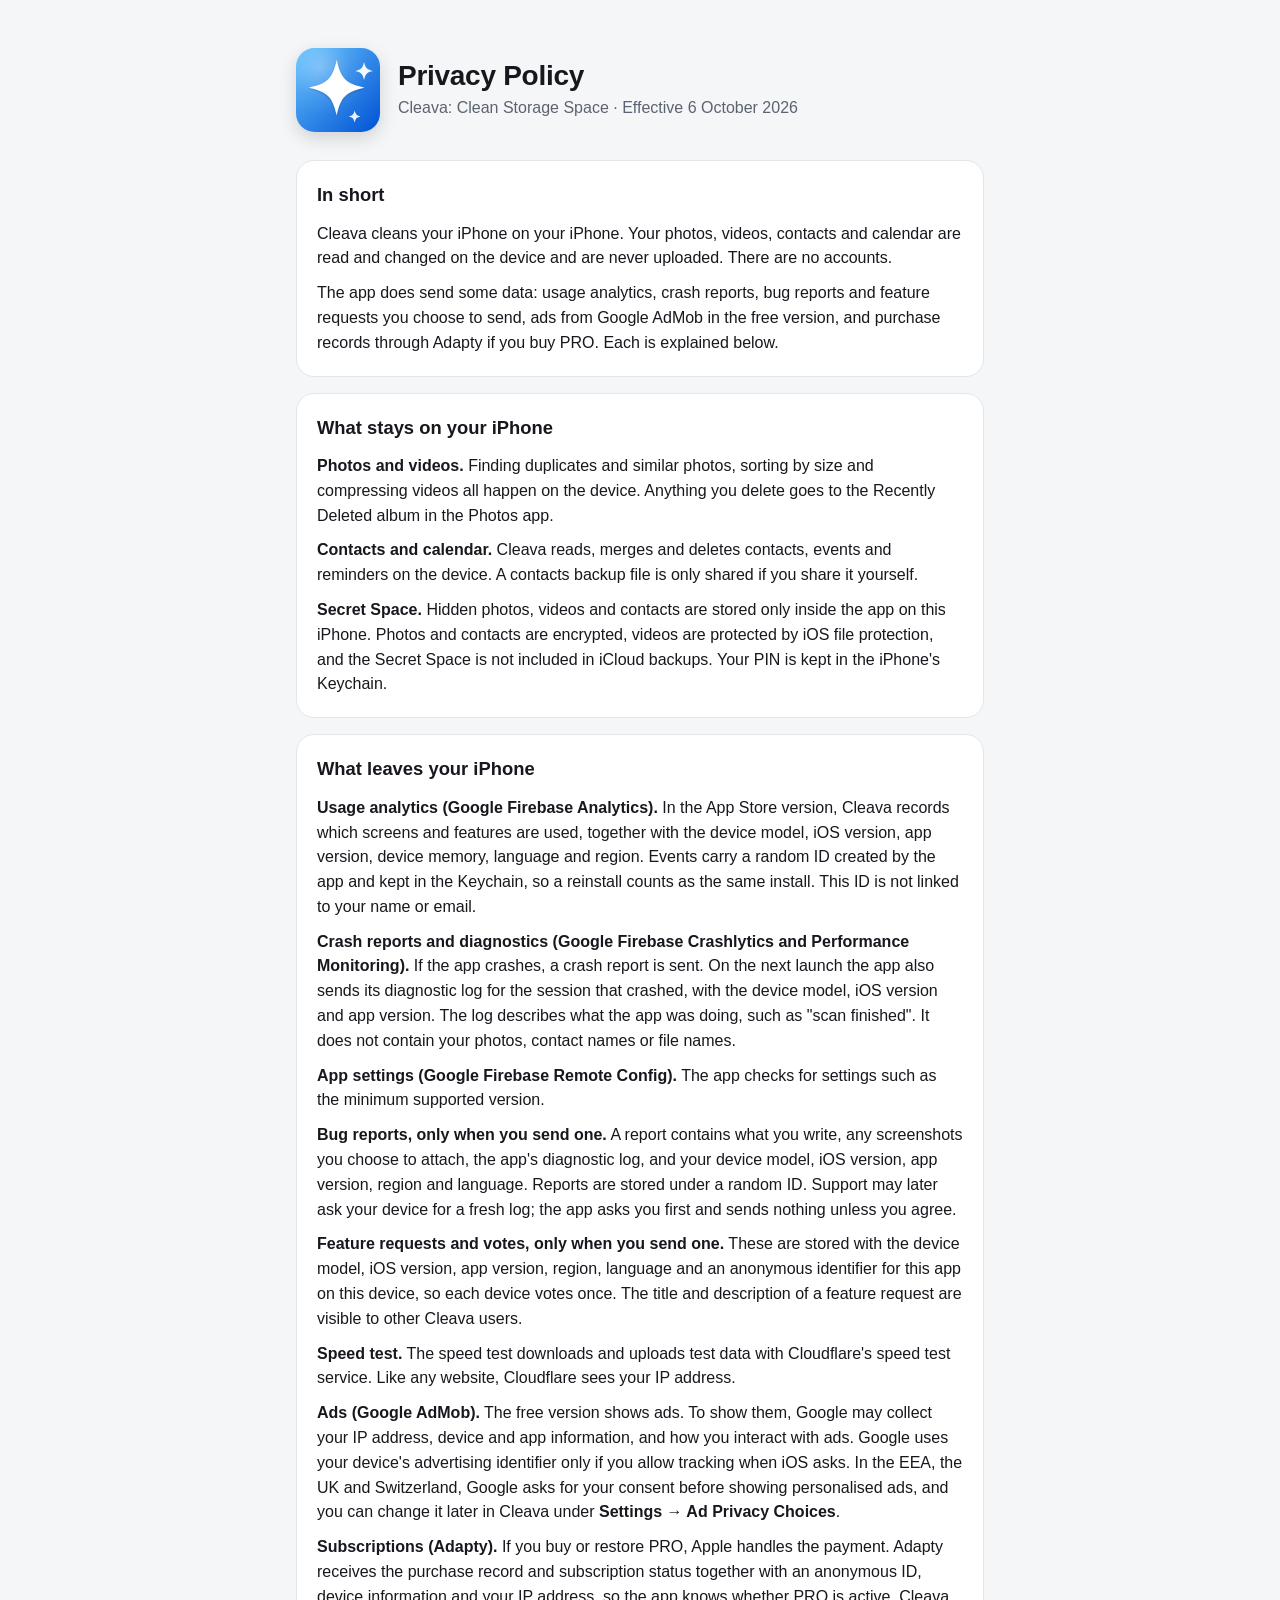
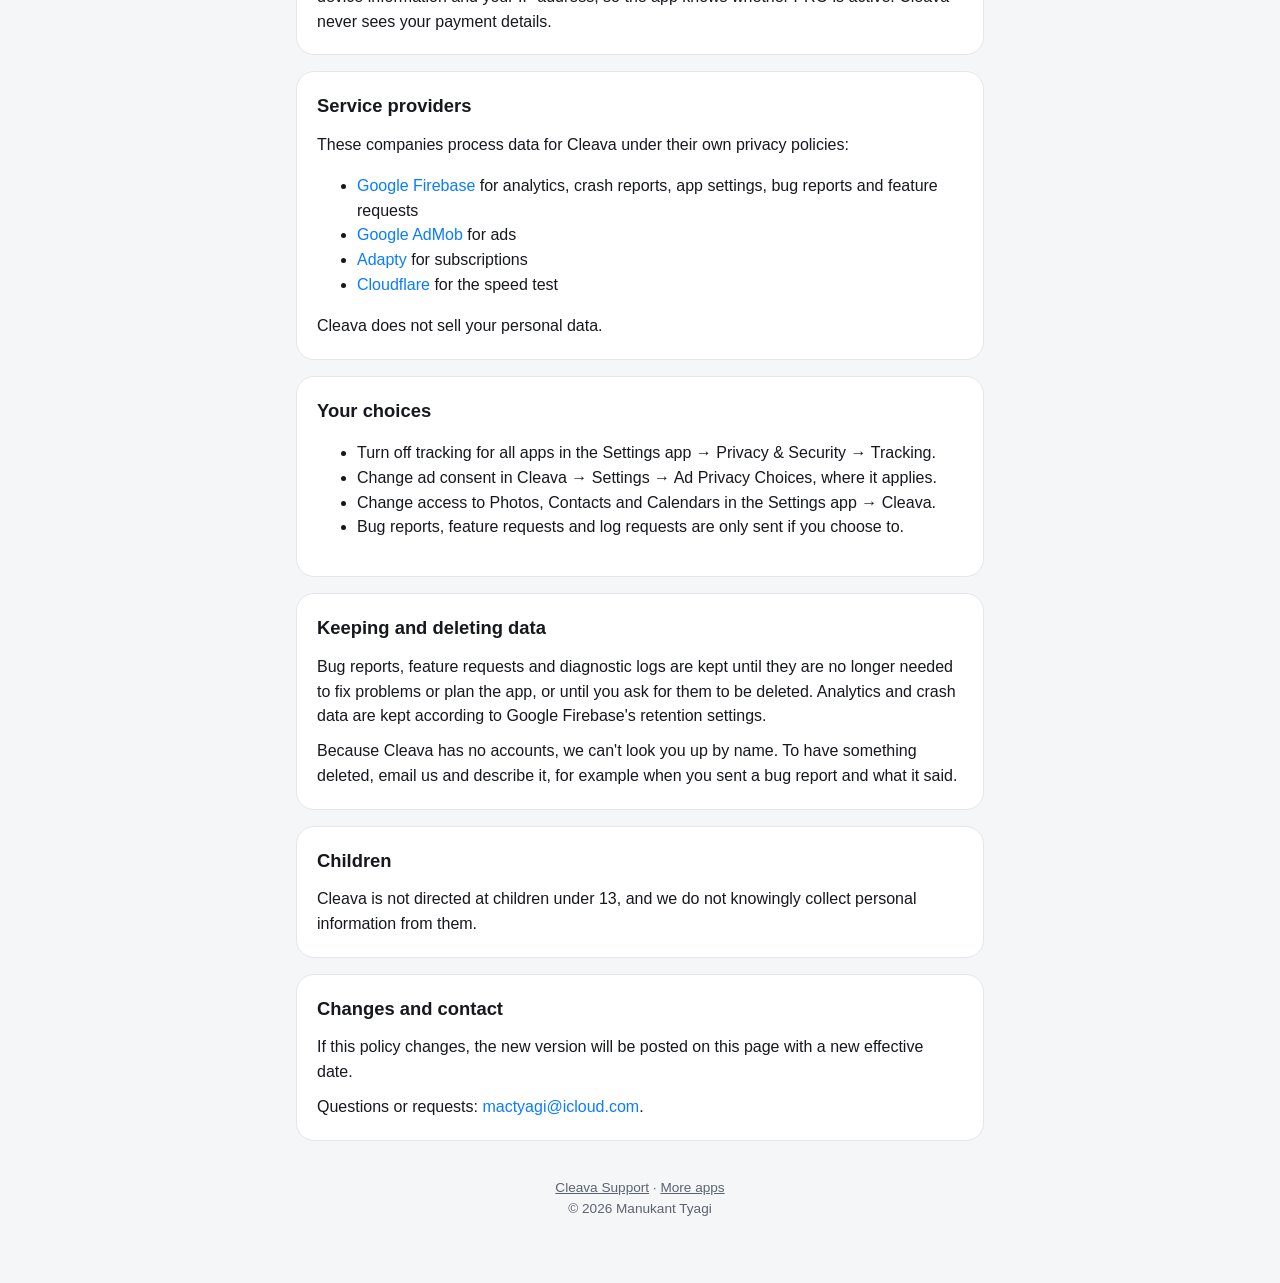
==== cleava/privacy/index.html @ c67522e3 "Cleava privacy policy that names its ads, analytics and subscription services The TermsFeed policy t" ====
<!DOCTYPE html>
<html lang="en">
<head>
  <meta charset="utf-8">
  <meta name="viewport" content="width=device-width, initial-scale=1">
  <title>Cleava Privacy Policy</title>
  <meta name="description" content="What Cleava: Clean Storage Space keeps on your iPhone, what it sends, and why.">
  <link rel="stylesheet" href="/assets/style.css">
  <link rel="icon" href="/assets/cleava-icon.svg" type="image/svg+xml">
</head>
<body>
  <main class="page">
    <header class="hero">
      <img class="app-icon" src="/assets/cleava-icon.svg" alt="Cleava app icon">
      <div>
        <h1>Privacy Policy</h1>
        <p class="subtitle">Cleava: Clean Storage Space · Effective 6 October 2026</p>
      </div>
    </header>

    <section class="card">
      <h2>In short</h2>
      <p>Cleava cleans your iPhone on your iPhone. Your photos, videos, contacts and calendar are read and changed on the device and are never uploaded. There are no accounts.</p>
      <p>The app does send some data: usage analytics, crash reports, bug reports and feature requests you choose to send, ads from Google AdMob in the free version, and purchase records through Adapty if you buy PRO. Each is explained below.</p>
    </section>

    <section class="card">
      <h2>What stays on your iPhone</h2>
      <p><strong>Photos and videos.</strong> Finding duplicates and similar photos, sorting by size and compressing videos all happen on the device. Anything you delete goes to the Recently Deleted album in the Photos app.</p>
      <p><strong>Contacts and calendar.</strong> Cleava reads, merges and deletes contacts, events and reminders on the device. A contacts backup file is only shared if you share it yourself.</p>
      <p><strong>Secret Space.</strong> Hidden photos, videos and contacts are stored only inside the app on this iPhone. Photos and contacts are encrypted, videos are protected by iOS file protection, and the Secret Space is not included in iCloud backups. Your PIN is kept in the iPhone's Keychain.</p>
    </section>

    <section class="card">
      <h2>What leaves your iPhone</h2>

      <p><strong>Usage analytics (Google Firebase Analytics).</strong> In the App Store version, Cleava records which screens and features are used, together with the device model, iOS version, app version, device memory, language and region. Events carry a random ID created by the app and kept in the Keychain, so a reinstall counts as the same install. This ID is not linked to your name or email.</p>

      <p><strong>Crash reports and diagnostics (Google Firebase Crashlytics and Performance Monitoring).</strong> If the app crashes, a crash report is sent. On the next launch the app also sends its diagnostic log for the session that crashed, with the device model, iOS version and app version. The log describes what the app was doing, such as "scan finished". It does not contain your photos, contact names or file names.</p>

      <p><strong>App settings (Google Firebase Remote Config).</strong> The app checks for settings such as the minimum supported version.</p>

      <p><strong>Bug reports, only when you send one.</strong> A report contains what you write, any screenshots you choose to attach, the app's diagnostic log, and your device model, iOS version, app version, region and language. Reports are stored under a random ID. Support may later ask your device for a fresh log; the app asks you first and sends nothing unless you agree.</p>

      <p><strong>Feature requests and votes, only when you send one.</strong> These are stored with the device model, iOS version, app version, region, language and an anonymous identifier for this app on this device, so each device votes once. The title and description of a feature request are visible to other Cleava users.</p>

      <p><strong>Speed test.</strong> The speed test downloads and uploads test data with Cloudflare's speed test service. Like any website, Cloudflare sees your IP address.</p>

      <p><strong>Ads (Google AdMob).</strong> The free version shows ads. To show them, Google may collect your IP address, device and app information, and how you interact with ads. Google uses your device's advertising identifier only if you allow tracking when iOS asks. In the EEA, the UK and Switzerland, Google asks for your consent before showing personalised ads, and you can change it later in Cleava under <strong>Settings → Ad Privacy Choices</strong>.</p>

      <p><strong>Subscriptions (Adapty).</strong> If you buy or restore PRO, Apple handles the payment. Adapty receives the purchase record and subscription status together with an anonymous ID, device information and your IP address, so the app knows whether PRO is active. Cleava never sees your payment details.</p>
    </section>

    <section class="card">
      <h2>Service providers</h2>
      <p>These companies process data for Cleava under their own privacy policies:</p>
      <ul>
        <li><a href="https://firebase.google.com/support/privacy">Google Firebase</a> for analytics, crash reports, app settings, bug reports and feature requests</li>
        <li><a href="https://policies.google.com/technologies/partner-sites">Google AdMob</a> for ads</li>
        <li><a href="https://adapty.io/privacy">Adapty</a> for subscriptions</li>
        <li><a href="https://www.cloudflare.com/privacypolicy/">Cloudflare</a> for the speed test</li>
      </ul>
      <p>Cleava does not sell your personal data.</p>
    </section>

    <section class="card">
      <h2>Your choices</h2>
      <ul>
        <li>Turn off tracking for all apps in the Settings app → Privacy &amp; Security → Tracking.</li>
        <li>Change ad consent in Cleava → Settings → Ad Privacy Choices, where it applies.</li>
        <li>Change access to Photos, Contacts and Calendars in the Settings app → Cleava.</li>
        <li>Bug reports, feature requests and log requests are only sent if you choose to.</li>
      </ul>
    </section>

    <section class="card">
      <h2>Keeping and deleting data</h2>
      <p>Bug reports, feature requests and diagnostic logs are kept until they are no longer needed to fix problems or plan the app, or until you ask for them to be deleted. Analytics and crash data are kept according to Google Firebase's retention settings.</p>
      <p>Because Cleava has no accounts, we can't look you up by name. To have something deleted, email us and describe it, for example when you sent a bug report and what it said.</p>
    </section>

    <section class="card">
      <h2>Children</h2>
      <p>Cleava is not directed at children under 13, and we do not knowingly collect personal information from them.</p>
    </section>

    <section class="card">
      <h2>Changes and contact</h2>
      <p>If this policy changes, the new version will be posted on this page with a new effective date.</p>
      <p>Questions or requests: <a href="mailto:mactyagi@icloud.com?subject=Cleava%20Privacy">mactyagi@icloud.com</a>.</p>
    </section>

    <footer>
      <a href="/cleava/">Cleava Support</a>
      · <a href="/">More apps</a>
      <br>© 2026 Manukant Tyagi
    </footer>
  </main>
</body>
</html>
---- assets/style.css ----
:root {
  --bg: #f5f6f8;
  --card: #ffffff;
  --text: #16181d;
  --muted: #5c6370;
  --line: #e3e6eb;
  --accent: #0a7cff;
  --accent-text: #ffffff;
  --radius: 18px;
}

@media (prefers-color-scheme: dark) {
  :root {
    --bg: #0d0f13;
    --card: #171a21;
    --text: #f1f3f6;
    --muted: #9aa3b2;
    --line: #262b35;
    --accent: #3d9bff;
    --accent-text: #ffffff;
  }
}

* { box-sizing: border-box; }

html { -webkit-text-size-adjust: 100%; }

body {
  margin: 0;
  background: var(--bg);
  color: var(--text);
  font: 16px/1.55 -apple-system, BlinkMacSystemFont, "SF Pro Text", "Segoe UI", Roboto, Helvetica, Arial, sans-serif;
}

a { color: var(--accent); text-decoration: none; }
a:hover { text-decoration: underline; }

.page {
  max-width: 720px;
  margin: 0 auto;
  padding: 48px 16px 64px;
}

.hero {
  display: flex;
  align-items: center;
  gap: 18px;
  margin-bottom: 28px;
}

.app-icon {
  width: 84px;
  height: 84px;
  border-radius: 22%;
  flex: none;
  box-shadow: 0 6px 18px rgba(0, 0, 0, 0.15);
}

.app-icon.small { width: 56px; height: 56px; }

h1 {
  font-size: 1.75rem;
  line-height: 1.2;
  margin: 0 0 4px;
  letter-spacing: -0.01em;
}

h2 {
  font-size: 1.15rem;
  margin: 0 0 12px;
}

.subtitle { color: var(--muted); margin: 0; }

.card {
  background: var(--card);
  border: 1px solid var(--line);
  border-radius: var(--radius);
  padding: 20px;
  margin-bottom: 16px;
}

.card p { margin: 0 0 10px; }
.card p:last-child { margin-bottom: 0; }

.button {
  display: inline-block;
  background: var(--accent);
  color: var(--accent-text);
  font-weight: 600;
  padding: 11px 18px;
  border-radius: 999px;
}

.button:hover { text-decoration: none; opacity: 0.9; }

.button-row { display: flex; flex-wrap: wrap; gap: 10px; margin-top: 14px; }

.button.secondary {
  background: transparent;
  color: var(--accent);
  border: 1.5px solid var(--accent);
}

.app-row {
  display: flex;
  align-items: center;
  gap: 14px;
  color: var(--text);
}

.app-row:hover { text-decoration: none; }
.app-row .name { font-weight: 600; }
.app-row .blurb { color: var(--muted); font-size: 0.95rem; }

details {
  border-top: 1px solid var(--line);
  padding: 14px 0;
}

details:first-of-type { border-top: none; padding-top: 0; }
details:last-of-type { padding-bottom: 0; }

summary {
  cursor: pointer;
  font-weight: 600;
  list-style: none;
}

summary::-webkit-details-marker { display: none; }
summary::after { content: "+"; float: right; color: var(--muted); font-weight: 400; }
details[open] summary::after { content: "–"; }
details p { color: var(--muted); margin: 8px 0 0; }

.steps { color: var(--muted); margin: 8px 0 0; padding-left: 20px; }

footer {
  color: var(--muted);
  font-size: 0.85rem;
  text-align: center;
  margin-top: 36px;
}

footer a { color: var(--muted); text-decoration: underline; }

@media (max-width: 480px) {
  .page { padding-top: 32px; }
  .app-icon { width: 68px; height: 68px; }
  h1 { font-size: 1.45rem; }
}
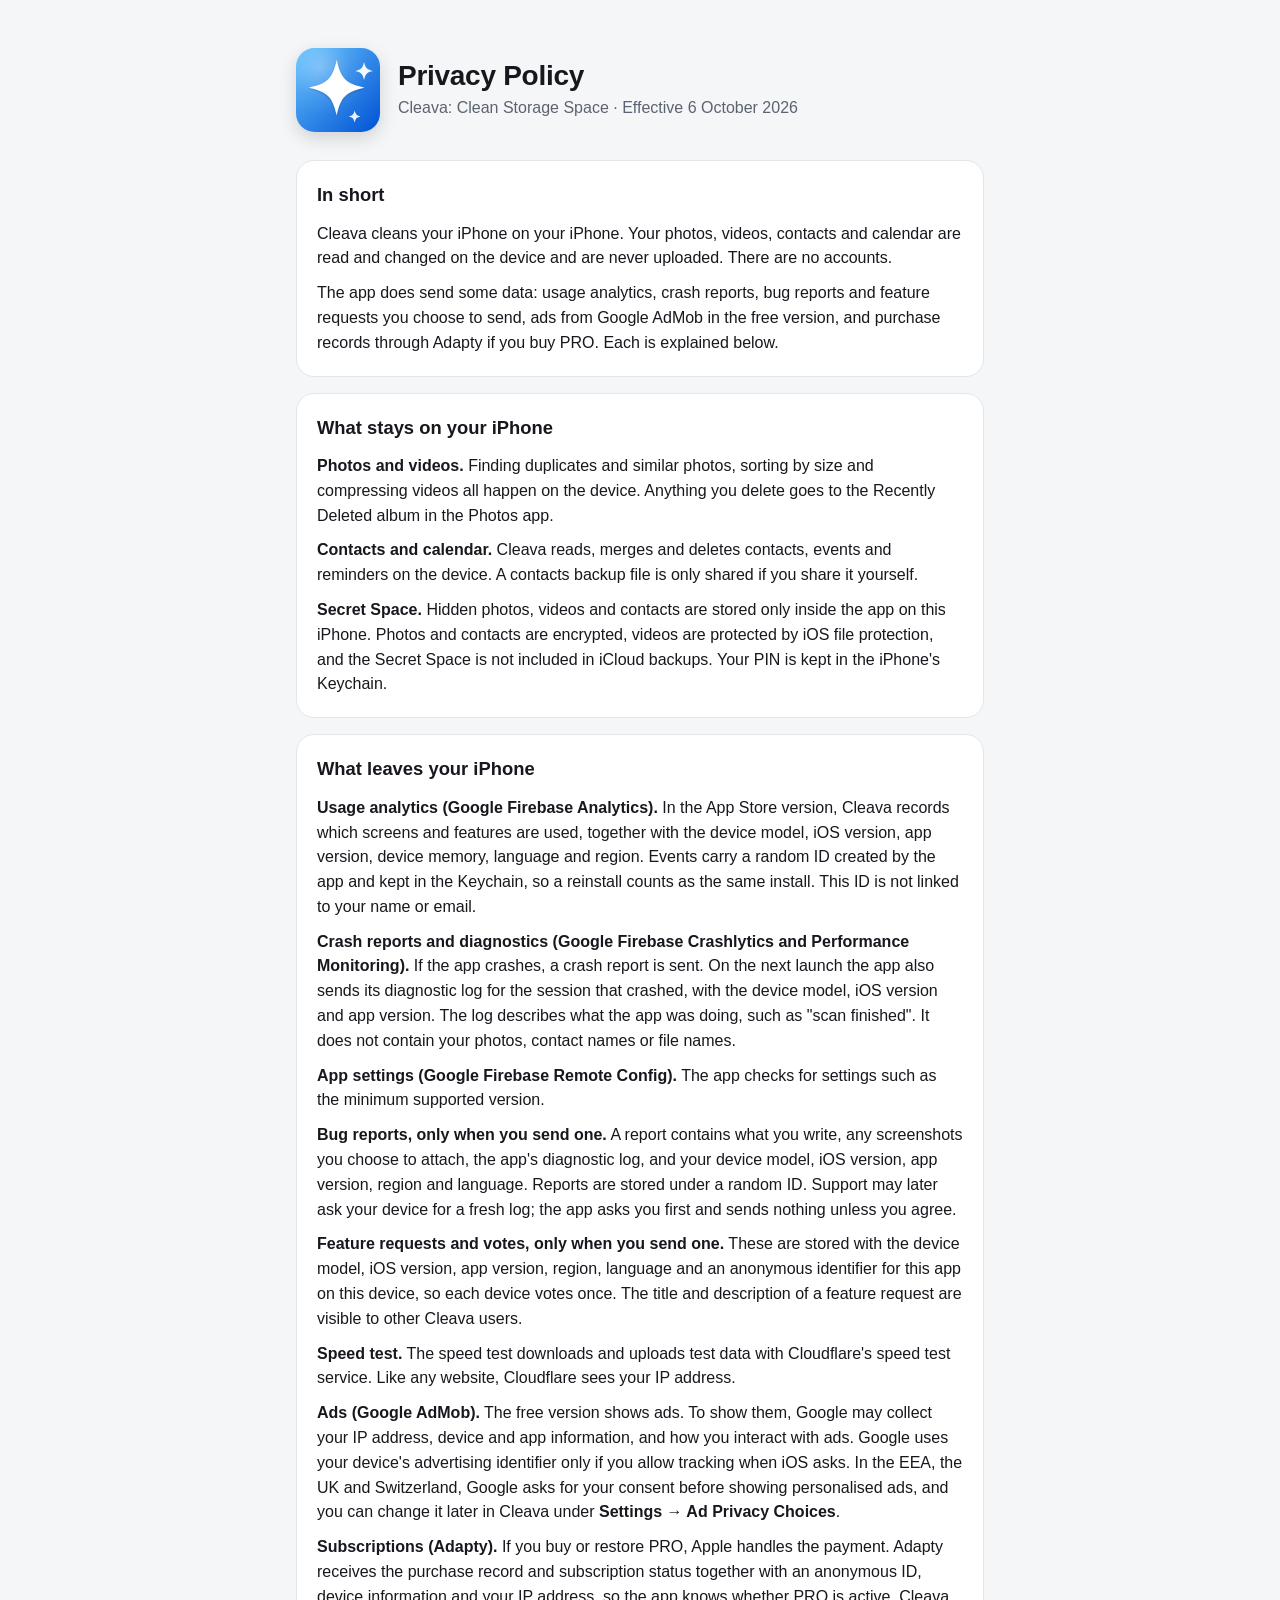
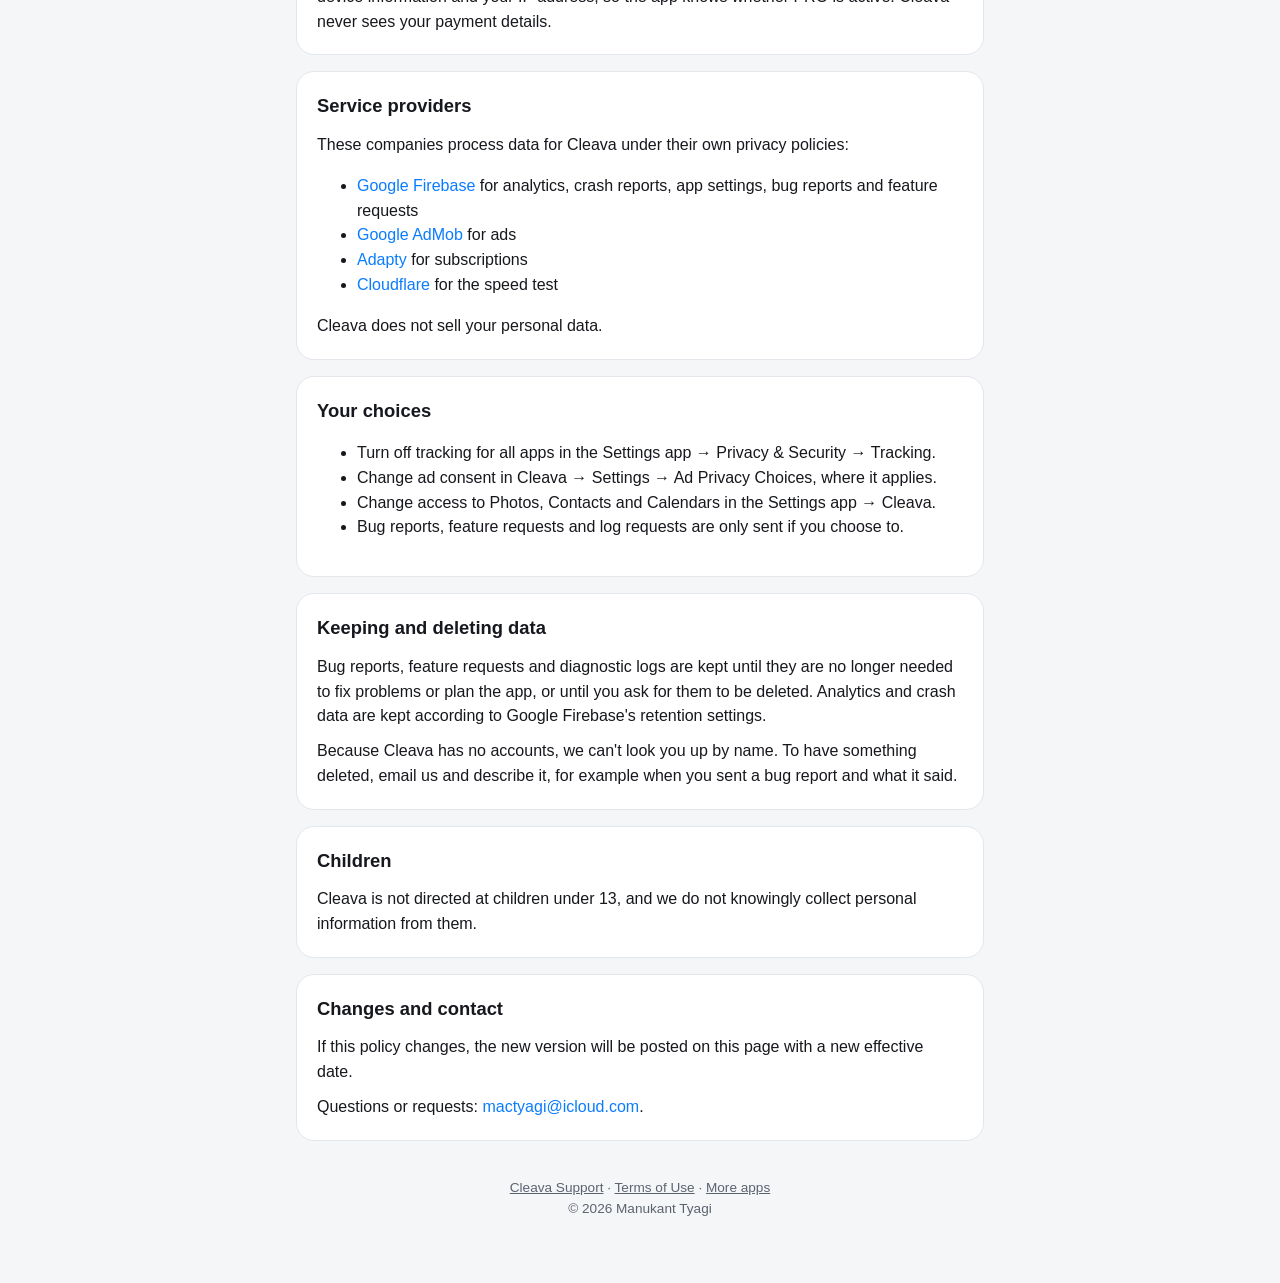
==== commit 2e006220: "Cleava Terms of Use, which doubles as the custom EULA in App Store Connect Covers the license, what " ====
--- a/cleava/privacy/index.html
+++ b/cleava/privacy/index.html
@@ -92,6 +92,7 @@
 
     <footer>
       <a href="/cleava/">Cleava Support</a>
+      · <a href="/cleava/terms/">Terms of Use</a>
       · <a href="/">More apps</a>
       <br>© 2026 Manukant Tyagi
     </footer>
